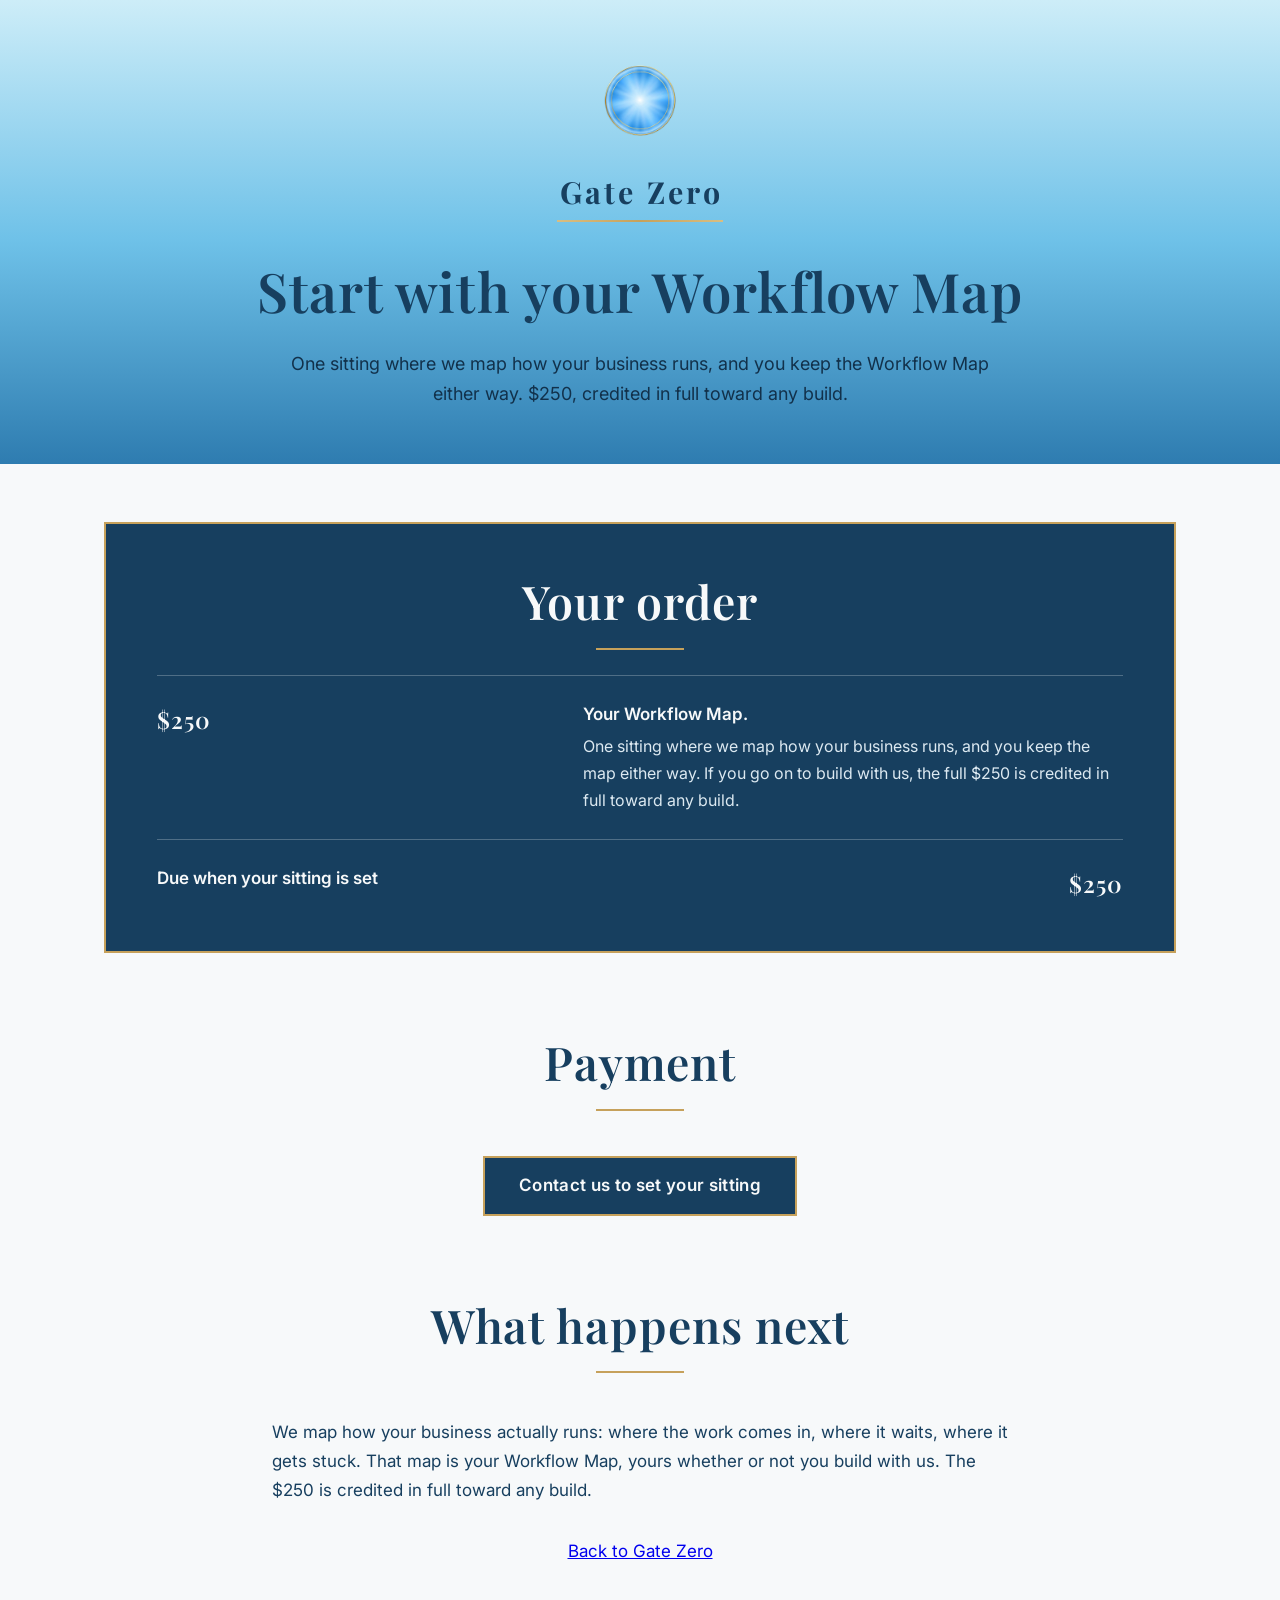
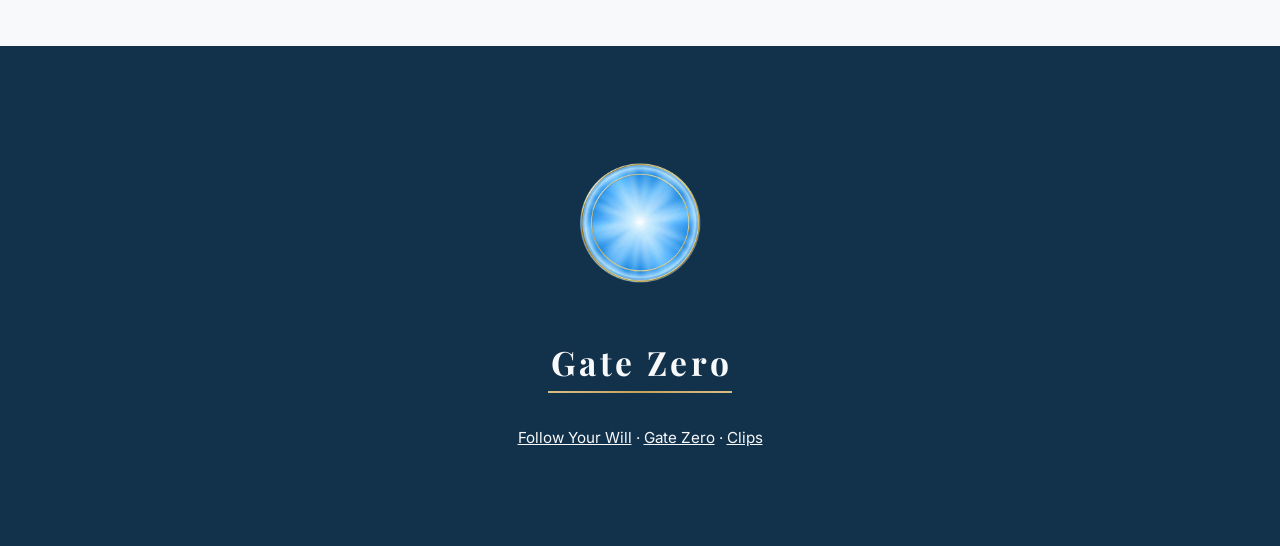
==== checkout/index.html @ b54615b2 "Gate Zero redesign live: homepage portal first screen, Gate Zero page finish, checkout in interim Co" ====
<!doctype html>
<html lang="en">
  <head>
    <meta charset="utf-8" />
    <meta name="viewport" content="width=device-width, initial-scale=1, viewport-fit=cover" />
    <meta name="color-scheme" content="light" />
    <link rel="icon" type="image/webp" href="/gate-zero/mark.webp">
    <title>Gate Zero: Checkout</title>
    <link rel="preconnect" href="https://fonts.googleapis.com" />
    <link rel="preconnect" href="https://fonts.gstatic.com" crossorigin />
    <link href="https://fonts.googleapis.com/css2?family=Inter:wght@400;600;700&family=Playfair+Display:wght@500;600;700&display=swap" rel="stylesheet" />
    <style>
      :root {
        --sky: #6EC1E8;
        --sky-highlight: #CDEDF8;
        --sky-deep: #2E7CB0;
        --sky-tint: #E4F3FA;
        --gold: #C6A15B;
        --gold-soft: #D9BE82;
        --ink: #173F5F;
        --ink-deep: #12314B;
        --ivory: #F7F9FA;
        --card: #FFFFFF;
        --line: #D7E5ED;
        --text-soft: #33566E;
      }
      * { box-sizing: border-box; }
      html { scroll-behavior: smooth; }
      body {
        margin: 0;
        background: var(--ivory);
        color: var(--ink);
        font-family: "Inter", system-ui, sans-serif;
        font-size: 1.0625rem;
        line-height: 1.7;
        -webkit-font-smoothing: antialiased;
      }
      img { display: block; max-width: 100%; }
      h1, h2, h3 { font-family: "Playfair Display", serif; font-weight: 600; line-height: 1.25; margin: 0; }
      p { margin: 0 0 1.15em; }
      p:last-child { margin-bottom: 0; }
      ul { margin: 0; padding: 0; list-style: none; }

      .wrap { max-width: 70rem; margin: 0 auto; padding: 0 1.5rem; }
      .narrow { max-width: 46rem; margin: 0 auto; }

      /* ---------- The one action ---------- */
      .cta {
        display: inline-block;
        min-height: 3rem;
        padding: 0.85rem 2.1rem;
        background: var(--ink);
        color: var(--ivory);
        border: 2px solid var(--gold);
        font-family: "Inter", sans-serif;
        font-size: 1.0625rem;
        font-weight: 600;
        letter-spacing: 0.02em;
        text-decoration: none;
        text-align: center;
      }
      .cta:hover { background: var(--ink-deep); }
      .cta:focus-visible { outline: 3px solid var(--ink); outline-offset: 3px; }
      .cta.on-ink { background: var(--ivory); color: var(--ink); }
      .cta.on-ink:hover { background: #FFFFFF; }

      /* ---------- Wordmark lockup ---------- */
      .lockup { display: inline-block; text-align: center; }
      .wordmark {
        font-family: "Playfair Display", serif;
        font-weight: 700;
        letter-spacing: 0.1em;
        text-indent: 0.1em; /* optically re-centres the tracked wordmark */
        line-height: 1.2;
      }
      .lockup .rule { height: 2px; background: linear-gradient(90deg, var(--gold-soft), var(--gold), var(--gold-soft)); margin-top: 0.55rem; }

      /* ---------- Hero ---------- */
      .hero {
        background: linear-gradient(180deg, var(--sky-highlight) 0%, var(--sky) 52%, var(--sky-deep) 100%);
        text-align: center;
        padding: 3.5rem 0 4.5rem;
      }
      .hero .mark-hero { width: 6.5rem; height: 6.5rem; margin: 0 auto 1.4rem; }
      .hero .wordmark { font-size: clamp(1.35rem, 3.4vw, 1.9rem); color: var(--ink); }
      .hero h1 {
        font-size: clamp(2rem, 5.6vw, 3.4rem);
        letter-spacing: 0.02em;
        max-width: 56rem;
        margin: 2.6rem auto 0;
        color: var(--ink);
      }
      .hero .promise-lead {
        font-family: "Inter", system-ui, sans-serif;
        font-size: 1.28rem;
        line-height: 1.55;
        color: var(--ink);
        max-width: 44rem;
        margin: 1.2rem auto 0;
      }
      .hero .one-line {
        max-width: 44rem;
        margin: 1.5rem auto 0;
        font-size: 1.125rem;
        color: var(--ink-deep);
      }
      .hero .cta { margin-top: 2.1rem; }
      .hero .cta + p { background: var(--ivory); display: inline-block; padding: 0.55rem 1.1rem; }
      .hero figure { margin: 3.2rem auto 0; max-width: 62rem; }

      /* Gold-framed photographic panels */
      figure.framed {
        background: linear-gradient(135deg, var(--gold-soft), var(--gold) 55%, var(--gold-soft));
        padding: 6px;
      }
      figure.framed img { width: 100%; height: 100%; object-fit: cover; }
      .hero figure.framed img { aspect-ratio: 16 / 9; }

      /* ---------- Sections ---------- */
      section.work { padding: 5rem 0; }
      .sec-head { text-align: center; margin-bottom: 2.8rem; }
      .sec-head h2 { font-size: clamp(1.85rem, 4.6vw, 2.9rem); letter-spacing: 0.02em; }
      .sec-head .rule { width: 5.5rem; height: 2px; background: var(--gold); margin: 1.1rem auto 0; }
      .sec-head.left { text-align: left; }
      .sec-head.left .rule { margin-left: 0; }

      /* Recognition */
      .recognition-grid { display: grid; grid-template-columns: 1fr 1fr; gap: 3rem; align-items: center; }
      .recognition-grid figure.framed img { aspect-ratio: 3 / 2; }
      .recognition-grid .lead-in { font-size: 1.125rem; }

      /* What your team does */
      .band-head {
        background: var(--sky-tint);
        border-bottom: 2px solid var(--gold);
        padding: 2.6rem 1.5rem 2.2rem;
        text-align: center;
        margin: -5rem -0rem 3rem;
      }
      .jobs { display: grid; grid-template-columns: 1fr 1fr; gap: 1.4rem; margin: 2.2rem 0 2.6rem; }
      .job {
        background: var(--card);
        border: 1px solid var(--line);
        border-top: 3px solid var(--gold);
        padding: 1.6rem 1.7rem;
      }
      .job h3 { font-size: 1.12rem; letter-spacing: 0.02em; margin-bottom: 0.55rem; }
      .job p { color: var(--text-soft); font-size: 1rem; }
      .team-lead { font-family: "Playfair Display", serif; font-weight: 500; font-size: 1.25rem; letter-spacing: 0.05em; text-align: center; }
      .other-teams { color: var(--text-soft); font-style: italic; }

      /* What you receive */
      .receive { display: grid; grid-template-columns: repeat(3, 1fr); gap: 1.4rem; margin-bottom: 2.6rem; }
      .receive .item { background: var(--card); border: 1px solid var(--line); }
      .receive .item header {
        background: var(--sky-tint);
        border-bottom: 2px solid var(--gold);
        padding: 0.95rem 1.3rem;
      }
      .receive .item h3 { font-size: 1.05rem; letter-spacing: 0.02em; }
      .receive .item p { padding: 1.1rem 1.3rem 1.3rem; color: var(--text-soft); font-size: 1rem; margin: 0; }
      .never-receive {
        border: 1px solid var(--line);
        border-left: 3px solid var(--gold);
        background: var(--card);
        padding: 1.5rem 1.8rem;
      }

      /* Sky-field divider — the monumental gate */
      .divider {
        background: linear-gradient(180deg, var(--sky-highlight) 0%, var(--sky) 55%, var(--sky-deep) 100%);
        padding: 4.5rem 1.5rem;
        text-align: center;
      }
      .divider .mark-grand { width: min(68vw, 30rem); height: auto; margin: 0 auto; }
      .divider.bare { padding: 2.2rem 1.5rem; }

      /* How it works */
      .steps { counter-reset: step; }
      .step { display: grid; grid-template-columns: 4.6rem 1fr; gap: 1.6rem; padding: 1.7rem 0; border-bottom: 1px solid var(--line); }
      .step:last-child { border-bottom: none; }
      .step .disc {
        width: 4.2rem; height: 4.2rem; border-radius: 50%;
        background: var(--ink);
        border: 2px solid var(--gold);
        color: var(--ivory);
        font-family: "Playfair Display", serif;
        font-size: 1.55rem; font-weight: 600;
        display: flex; align-items: center; justify-content: center;
      }
      .step h3 { font-size: 1.2rem; letter-spacing: 0.02em; margin-bottom: 0.4rem; padding-top: 0.4rem; }
      .step p { color: var(--text-soft); margin: 0; }
      .step .gold-rule { width: 3.5rem; height: 2px; background: var(--gold); margin-top: 0.9rem; }
      .path-intro { text-align: center; font-size: 1.125rem; margin-bottom: 1rem; }
      .built-on {
        margin-top: 3rem;
        background: var(--sky-tint);
        border: 1px solid var(--line);
        border-top: 3px solid var(--gold);
        padding: 2.2rem 2.4rem;
      }
      .built-on h3 { font-size: 1.45rem; letter-spacing: 0.02em; text-align: center; margin-bottom: 1.2rem; }
      .built-on p { color: var(--text-soft); }

      /* You stay in control */
      .control-panel {
        background: var(--ink);
        color: var(--ivory);
        border: 2px solid var(--gold);
        padding: 2.6rem 2.8rem;
        margin-top: 2.4rem;
      }
      .control-panel ul { display: grid; grid-template-columns: 1fr 1fr; gap: 1.3rem 2.4rem; }
      .control-panel li { border-top: 1px solid rgba(247, 249, 250, 0.25); padding-top: 1rem; }
      .control-panel li strong {
        display: block;
        font-family: "Playfair Display", serif;
        font-weight: 600;
        letter-spacing: 0.02em;
        font-size: 1.05rem;
        margin-bottom: 0.3rem;
      }
      .control-panel li span { color: #DCE9F1; }
      .control-lede { text-align: center; font-size: 1.2rem; max-width: 42rem; margin: 0 auto; }
      .control-lede strong { font-family: "Playfair Display", serif; font-weight: 500; letter-spacing: 0.04em; }
      .control-close { text-align: center; margin-top: 2.2rem; color: var(--text-soft); }

      /* Nothing to maintain — the wall, on the sky field */
      .wall {
        background: linear-gradient(180deg, var(--sky-highlight) 0%, var(--sky) 55%, var(--sky-deep) 100%);
        padding: 5rem 0;
      }
      .wall .sec-head h2 { color: var(--ink); }
      .wall-panel {
        background: var(--ink);
        color: var(--ivory);
        border: 2px solid var(--gold);
        padding: 2.8rem 3rem;
        max-width: 54rem;
        margin: 0 auto;
      }
      .wall-panel p { color: #E8F0F5; }
      .wall-panel strong { color: #FFFFFF; }

      /* Proof — kept at its scoped size */
      .proof { max-width: 44rem; margin: 0 auto; text-align: center; }
      .proof .fact {
        font-family: "Playfair Display", serif;
        font-weight: 500;
        font-size: 1.3rem;
        letter-spacing: 0.05em;
        line-height: 1.55;
        margin-bottom: 1.6rem;
      }
      .proof p { color: var(--text-soft); }

      /* Pricing — Gate Ink panel */
      .pricing-panel {
        background: var(--ink);
        color: var(--ivory);
        border: 2px solid var(--gold);
        padding: 3rem 3.2rem;
      }
      .pricing-panel .sec-head h2 { color: var(--ivory); }
      .pricing-status {
        text-align: center;
        font-weight: 600;
        letter-spacing: 0.06em;
        font-size: 1rem;
        color: var(--ivory);
        border: 1px solid rgba(247, 249, 250, 0.4);
        padding: 0.8rem 1rem;
        margin: -0.8rem auto 2.6rem;
        max-width: 44rem;
      }
      .price-rows { border-top: 1px solid rgba(247, 249, 250, 0.25); }
      .price-row { display: grid; grid-template-columns: 1fr 1.4fr; gap: 1rem 2.5rem; padding: 1.5rem 0; border-bottom: 1px solid rgba(247, 249, 250, 0.25); }
      .price-row .figure { font-family: "Playfair Display", serif; font-size: 1.45rem; font-weight: 600; letter-spacing: 0.04em; }
      .price-row .what { font-weight: 600; margin-bottom: 0.25rem; }
      .price-row .detail { color: #DCE9F1; font-size: 1rem; }
      .tiers { display: grid; grid-template-columns: repeat(3, 1fr); gap: 1.2rem; margin: 1.2rem 0 0.6rem; }
      .tier {
        border: 1px solid rgba(247, 249, 250, 0.4);
        padding: 1.3rem 1.2rem;
        text-align: center;
      }
      .tier .amount { font-family: "Playfair Display", serif; font-size: 1.5rem; font-weight: 600; display: block; }
      .tier .drafted {
        display: block;
        margin-top: 0.5rem;
        font-size: 0.95rem;
        font-weight: 600;
        letter-spacing: 0.06em;
        text-indent: 0.06em;
      }
      .tier.addon { grid-column: 1 / -1; }
      .open-decision {
        margin-top: 2.2rem;
        border: 1px solid rgba(247, 249, 250, 0.4);
        padding: 1.6rem 1.8rem;
      }
      .open-decision .what { font-weight: 600; margin-bottom: 0.4rem; }
      .open-decision p { color: #DCE9F1; margin: 0; }

      /* For you / not for you */
      .fit { display: grid; grid-template-columns: 1fr 1fr; gap: 0; }
      .fit .col { padding: 0 2.6rem; }
      .fit .col:first-child { border-right: 2px solid var(--gold); padding-left: 0; }
      .fit .col:last-child { padding-right: 0; }
      .fit h3 { font-size: 1.2rem; letter-spacing: 0.02em; margin-bottom: 1.3rem; }
      .fit li { padding: 0.9rem 0 0.9rem 1.4rem; position: relative; border-top: 1px solid var(--line); color: var(--text-soft); }
      .fit li:first-of-type { border-top: none; padding-top: 0.2rem; }
      .fit li::before { content: ""; position: absolute; left: 0; top: 1.45rem; width: 0.55rem; height: 2px; background: var(--gold); }
      .fit li:first-of-type::before { top: 0.75rem; }

      /* FAQ */
      .faq { max-width: 46rem; margin: 0 auto; }
      .faq .qa { padding: 1.5rem 0; border-bottom: 1px solid var(--line); }
      .faq .qa:first-child { padding-top: 0; }
      .faq h3 { font-size: 1.08rem; letter-spacing: 0.02em; margin-bottom: 0.5rem; }
      .faq p { color: var(--text-soft); margin: 0; }
      .faq-cta { text-align: center; margin-top: 3rem; }

      /* Final close */
      .close {
        background: var(--ink-deep);
        color: var(--ivory);
        text-align: center;
        padding: 5.5rem 1.5rem 6rem;
      }
      .close .mark-close { width: 11rem; height: 11rem; margin: 0 auto 2rem; }
      .close .wordmark { font-size: clamp(1.5rem, 4vw, 2.1rem); color: var(--ivory); }
      .close .close-line {
        font-family: "Playfair Display", serif;
        font-weight: 500;
        font-size: clamp(1.35rem, 3.6vw, 2rem);
        letter-spacing: 0.05em;
        line-height: 1.5;
        max-width: 46rem;
        margin: 2.6rem auto 0;
      }
      .close .cta { margin-top: 2.6rem; }

      @media (max-width: 56rem) {
        section.work { padding: 3.6rem 0; }
        .recognition-grid, .jobs, .fit { grid-template-columns: 1fr; }
        .recognition-grid { gap: 2rem; }
        .receive { grid-template-columns: 1fr 1fr; }
        .control-panel ul { grid-template-columns: 1fr; }
        .fit .col { padding: 0; }
        .fit .col:first-child { border-right: none; border-bottom: 2px solid var(--gold); padding-bottom: 2.2rem; margin-bottom: 2.2rem; }
        .price-row { grid-template-columns: 1fr; gap: 0.4rem; }
        .tiers { grid-template-columns: 1fr; }
        .wall-panel, .pricing-panel, .control-panel, .built-on { padding: 2rem 1.4rem; }
        .band-head { margin-top: -3.6rem; }
      }
      @media (max-width: 34rem) {
        .receive { grid-template-columns: 1fr; }
        .step { grid-template-columns: 3.6rem 1fr; gap: 1.1rem; }
        .step .disc { width: 3.4rem; height: 3.4rem; font-size: 1.25rem; }
        .hero { padding-top: 2.6rem; }
      }
      @media (max-width: 640px) {
        section.work { padding: 5rem 0; }
        .sec-head { margin-bottom: 3.2rem; }
        p { margin-bottom: 1.35em; }
        section.work figure.framed { margin-top: 2.6rem; margin-bottom: 2.6rem; }
        .step { padding: 2.2rem 0; }
        .faq .qa { padding: 1.9rem 0; }
        .divider { padding: 2.8rem 1.5rem; }
        .divider .mark-grand { width: min(52vw, 30rem); }
      }
      @media (prefers-reduced-motion: reduce) {
        html { scroll-behavior: auto; }
      }
          .cta { position: relative; }
      .cta::after { content: ""; position: absolute; inset: -0.5rem; }
    .house-links{margin-top:2rem;font-size:.95rem}
.house-links a{color:inherit}

      /* Checkout: payment choices (reuses the house card language) */
      .pay-options { display: grid; grid-template-columns: repeat(3, 1fr); gap: 1.4rem; margin-top: 2.2rem; }
      .pay-option { background: var(--card); border: 1px solid var(--line); border-top: 3px solid var(--gold); padding: 1.6rem 1.7rem; text-align: center; }
      .pay-option h3 { font-size: 1.12rem; letter-spacing: 0.02em; margin-bottom: 0.55rem; }
      .pay-option p { color: var(--text-soft); font-size: 1rem; }
      .pay-option .cta { margin-top: 0.8rem; }
      .preview-note { text-align: center; color: var(--text-soft); font-size: 0.95rem; margin-top: 2rem; }
      .total-row { display: grid; grid-template-columns: 1fr 1.4fr; gap: 1rem 2.5rem; padding: 1.5rem 0 0; }
      .total-row .figure { font-family: "Playfair Display", serif; font-size: 1.45rem; font-weight: 600; letter-spacing: 0.04em; text-align: right; }
      .total-row .what { font-weight: 600; margin-bottom: 0.25rem; }
      @media (max-width: 56rem) { .pay-options { grid-template-columns: 1fr; } .total-row { grid-template-columns: 1fr; gap: 0.4rem; } .total-row .figure { text-align: left; } }
    </style>
  </head>
  <body>
    <header class="hero" style="padding:3rem 0 3.4rem">
      <div class="wrap">
        <img class="mark-hero" src="/gate-zero/mark.webp" alt="The Gate Zero mark — a golden ring with a single point of white light at its centre" width="1024" height="1024" style="object-fit: contain" />
        <a href="/gate-zero/" style="text-decoration:none;color:inherit"><div class="lockup">
          <div class="wordmark">Gate Zero</div>
          <div class="rule"></div>
        </div></a>
        <h1 style="margin-top:2.2rem">Start with your Workflow Map</h1>
        <p class="one-line">One sitting where we map how your business runs, and you keep the Workflow Map either way. $250, credited in full toward any build.</p>
      </div>
    </header>

  <main>
    <section id="arrival" class="work" aria-labelledby="arrival-h" style="padding-top:3.6rem;display:none">
      <div class="wrap">
        <div class="sec-head">
          <h2 id="arrival-h">Thank you</h2>
          <div class="rule"></div>
        </div>
        <div class="narrow" style="text-align:center">
          <p>Your order was received. Stripe emails your receipt from its own system.</p>
          <p>Payment reference: <strong id="pay-ref"></strong></p>
          <p>That reference is how we match your payment in Stripe's record. The house checks the payment there before your sitting.</p>
          <p>Next, your mapping sitting. Paying does not set the time. Contact us and we will set it with you.</p>
          <!-- CONTACT ROUTE: per Will's ruling (2026-11-18), the booking step is
               replaced by the Contact Us link below for now. Will updates the
               sitting calendar himself later; until then this link is the route. -->
          <p style="margin-top:1.6rem"><a id="contact-btn" class="cta" href="/contact/">Contact us to set your sitting</a></p>
          <p class="preview-note">For now, sittings are set through Contact Us.</p>
        </div>
      </div>
    </section>

    <section class="work" aria-labelledby="order-h" style="padding-top:3.6rem">
      <div class="wrap">
        <div class="pricing-panel">
          <div class="sec-head" style="margin-bottom:1.6rem">
            <h2 id="order-h" style="color:var(--ivory)">Your order</h2>
            <div class="rule"></div>
          </div>
          <div class="price-rows">
            <div class="price-row">
              <div class="figure">$250</div>
              <div>
                <p class="what">Your Workflow Map.</p>
                <p class="detail">One sitting where we map how your business runs, and you keep the map either way. If you go on to build with us, the full $250 is credited in full toward any build.</p>
              </div>
            </div>
          </div>
          <div class="total-row">
            <div>
              <p class="what">Due when your sitting is set</p>
            </div>
            <div class="figure">$250</div>
          </div>
        </div>
      </div>
    </section>

    <section id="pay-section" class="work" aria-labelledby="pay-h" style="padding-top:0">
      <div class="wrap">
        <div class="sec-head">
          <h2 id="pay-h">Payment</h2>
          <div class="rule"></div>
        </div>
        <!-- ============================================================
             RAILS, as built in the rails spec (test mode), presentation
             per Rama's options ruling: the visible choices are the
             choices as the buyer experiences them. There is ONE visible
             choice today: pay by card, processed by Stripe, carrying
             the one Stripe TEST Payment Link. The hosted page offers
             the card form and Link together; there is no separate
             visible Stripe choice and no separate visible card choice.
             GO-LIVE SWAP: the test link appears exactly once on this
             page. Replace it with the live Payment Link URL in one edit.
               data-rail="card" : Stripe test Payment Link
               SLOT_PAYPAL_URL  : PayPal slot, named placeholder only,
                                  no URL. The PayPal choice is added to
                                  the visible page only when this slot
                                  holds a real link.
             ============================================================ -->
        <div class="narrow" style="text-align:center">
          <!-- Interim form, Will's order 2026-11-19: the card button returns when the live Stripe rail exists. Token form preserved in work/checkout-live-preinterim.html -->
          <p style="margin-top:1.4rem"><a class="cta" href="/contact/">Contact us to set your sitting</a></p>
        </div>
        <!-- SLOT_PAYPAL_URL: PayPal slot, named placeholder only, no URL.
             No PayPal choice is rendered on this page. It is added to the
             visible choices only when this slot holds a real link. -->
      </div>
    </section>

    <section class="work" aria-labelledby="next-h" style="padding-top:0">
      <div class="wrap">
        <div class="sec-head">
          <h2 id="next-h">What happens next</h2>
          <div class="rule"></div>
        </div>
        <div class="narrow">
          <p>We map how your business actually runs: where the work comes in, where it waits, where it gets stuck. That map is your Workflow Map, yours whether or not you build with us. The $250 is credited in full toward any build.</p>
          <p style="text-align:center;margin-top:2rem"><a href="/gate-zero/">Back to Gate Zero</a></p>
        </div>
      </div>
    </section>
  </main>

  <footer class="close">
      <img class="mark-close" src="/gate-zero/mark.webp" alt="The Gate Zero mark — a golden ring with a single point of white light at its centre" width="1024" height="1024" style="object-fit: contain" />
      <div class="lockup">
          <div class="wordmark">Gate Zero</div>
          <div class="rule"></div>
        </div>
      <p class="house-links"><a href="/">Follow Your Will</a> · <a href="/gate-zero/">Gate Zero</a> · <a href="/clips/">Clips</a></p>
    </footer>
    <script>
    // Arrival state: Stripe's after-payment redirect lands here carrying
    // ?session_id={CHECKOUT_SESSION_ID}. The id is a reference for matching
    // in Stripe's own record, never proof of payment on this page.
    // No booking constant on this page: the arrival call to action is the
    // static Contact Us link in the markup above (Will's ruling, 2026-11-18).
    (function () {
      var sid = new URLSearchParams(window.location.search).get("session_id");
      if (!sid) return;
      document.getElementById("pay-ref").textContent = sid;
      document.getElementById("arrival").style.display = "block";
      var pay = document.getElementById("pay-section");
      if (pay) pay.style.display = "none";
      // ---- Purchase notification to will@ ----
      // This arrival state is the canonical confirmation surface: Stripe's
      // success redirect lands here, so the will@ notification ping lives
      // here, ported from the staged confirmation page's design
      // (confirmation/index.html, post-purchase-flow.md). It fires only on
      // an arrival carrying a Stripe session_id (this block runs only when
      // one is present), and a sessionStorage guard keyed on the session id
      // stops a refresh from firing it twice.
      // Honest limit, stated in the payload as well as here: this ping
      // proves the buyer ARRIVED at this page carrying a paid-session
      // reference. It does not by itself prove the payment settled. The
      // session id it carries is the matching key Will uses against
      // Stripe's own record, which is where the proof of payment lives.
      try {
        var guardKey = "gz-notify-fired:" + sid;
        if (!sessionStorage.getItem(guardKey)) {
          sessionStorage.setItem(guardKey, "1");
          var payload = {
            _subject: "Gate Zero checkout: buyer reached the confirmation page",
            rail: "Stripe",
            session_id: sid,
            product: "Your Workflow Map",
            amount: "$250",
            arrived_at: new Date().toISOString(),
            note: "Arrival notice only. This ping proves the buyer reached the confirmation page carrying a Stripe paid-session reference; it does not by itself prove the payment settled. Match session_id against Stripe's own record, which is where the proof of payment lives."
          };
          fetch("https://formsubmit.co/ajax/will@followyourwill.com", {
            method: "POST",
            headers: { "Content-Type": "application/json", "Accept": "application/json" },
            body: JSON.stringify(payload)
          }).catch(function () { /* the buyer's page must never fail over this */ });
        }
      } catch (e) { /* storage or network unavailable: the page must never fail over this */ }
    })();
  </script>
</body>
</html>
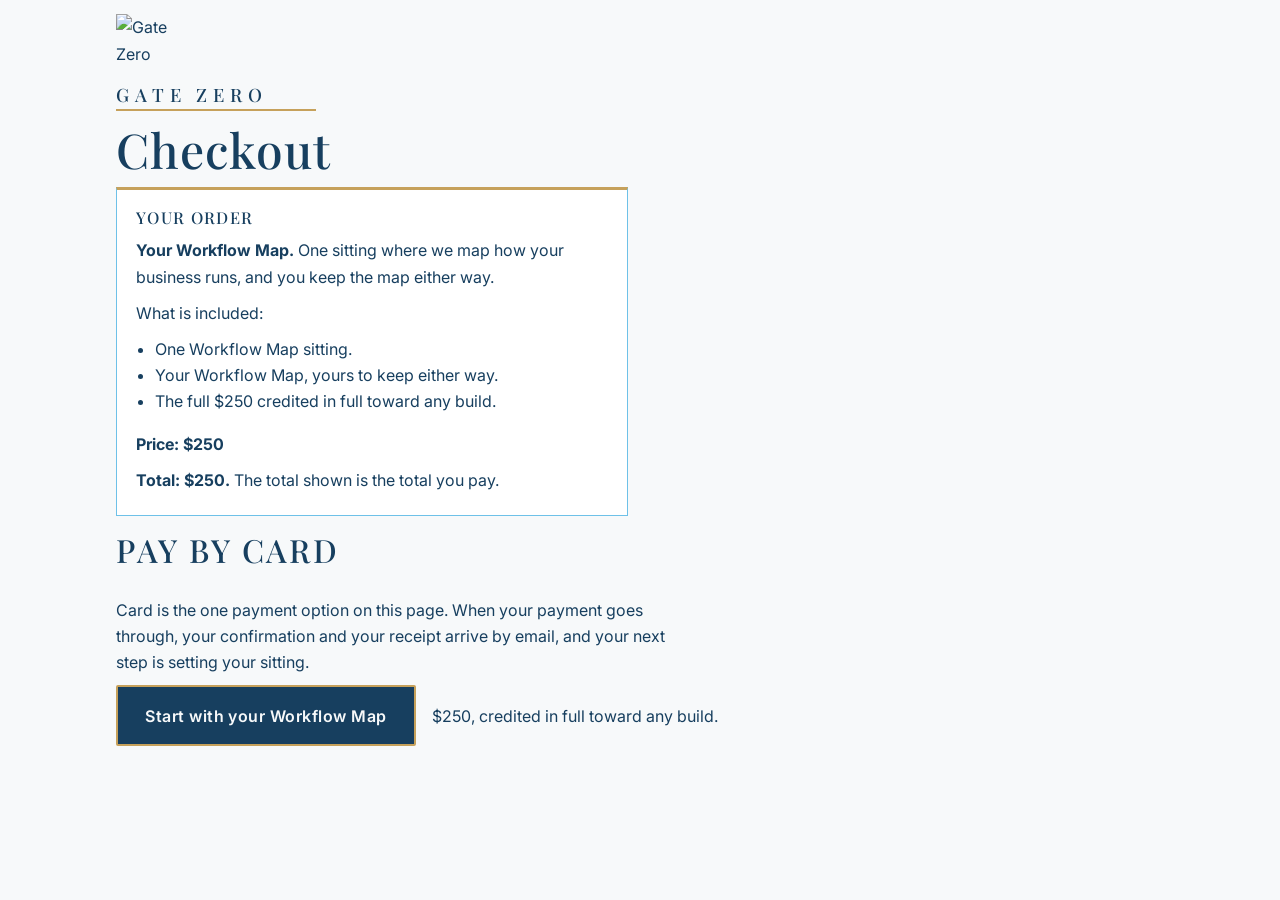
==== commit 48c04917: "Gate Zero branch: round fixes 2026-11-26 (checkout on the test rail, monthly line in settled form, l" ====
--- a/checkout/index.html
+++ b/checkout/index.html
@@ -1,557 +1,44 @@
 <!doctype html>
 <html lang="en">
-  <head>
-    <meta charset="utf-8" />
-    <meta name="viewport" content="width=device-width, initial-scale=1, viewport-fit=cover" />
-    <meta name="color-scheme" content="light" />
-    <link rel="icon" type="image/webp" href="/gate-zero/mark.webp">
-    <title>Gate Zero: Checkout</title>
-    <link rel="preconnect" href="https://fonts.googleapis.com" />
-    <link rel="preconnect" href="https://fonts.gstatic.com" crossorigin />
-    <link href="https://fonts.googleapis.com/css2?family=Inter:wght@400;600;700&family=Playfair+Display:wght@500;600;700&display=swap" rel="stylesheet" />
-    <style>
-      :root {
-        --sky: #6EC1E8;
-        --sky-highlight: #CDEDF8;
-        --sky-deep: #2E7CB0;
-        --sky-tint: #E4F3FA;
-        --gold: #C6A15B;
-        --gold-soft: #D9BE82;
-        --ink: #173F5F;
-        --ink-deep: #12314B;
-        --ivory: #F7F9FA;
-        --card: #FFFFFF;
-        --line: #D7E5ED;
-        --text-soft: #33566E;
-      }
-      * { box-sizing: border-box; }
-      html { scroll-behavior: smooth; }
-      body {
-        margin: 0;
-        background: var(--ivory);
-        color: var(--ink);
-        font-family: "Inter", system-ui, sans-serif;
-        font-size: 1.0625rem;
-        line-height: 1.7;
-        -webkit-font-smoothing: antialiased;
-      }
-      img { display: block; max-width: 100%; }
-      h1, h2, h3 { font-family: "Playfair Display", serif; font-weight: 600; line-height: 1.25; margin: 0; }
-      p { margin: 0 0 1.15em; }
-      p:last-child { margin-bottom: 0; }
-      ul { margin: 0; padding: 0; list-style: none; }
+<head>
+<meta charset="utf-8">
+<meta name="viewport" content="width=device-width, initial-scale=1">
+<title>Checkout: Gate Zero</title>
+<link rel="icon" type="image/png" href="assets/T1-icon.png">
+<link rel="stylesheet" href="styles.css">
+</head>
+<body>
 
-      .wrap { max-width: 70rem; margin: 0 auto; padding: 0 1.5rem; }
-      .narrow { max-width: 46rem; margin: 0 auto; }
+<main class="form-page">
+  <div class="wrap">
+    <div class="form-head">
+      <img class="mark-img header-mark" src="assets/gate-zero-form-email-mark-64-v1.png" alt="Gate Zero" width="64" height="64">
+      <p class="wordmark wordmark-left" style="margin-top:.8rem">Gate Zero</p>
+      <hr class="wordmark-rule">
+    </div>
 
-      /* ---------- The one action ---------- */
-      .cta {
-        display: inline-block;
-        min-height: 3rem;
-        padding: 0.85rem 2.1rem;
-        background: var(--ink);
-        color: var(--ivory);
-        border: 2px solid var(--gold);
-        font-family: "Inter", sans-serif;
-        font-size: 1.0625rem;
-        font-weight: 600;
-        letter-spacing: 0.02em;
-        text-decoration: none;
-        text-align: center;
-      }
-      .cta:hover { background: var(--ink-deep); }
-      .cta:focus-visible { outline: 3px solid var(--ink); outline-offset: 3px; }
-      .cta.on-ink { background: var(--ivory); color: var(--ink); }
-      .cta.on-ink:hover { background: #FFFFFF; }
+    <h1 style="text-transform:none;letter-spacing:.02em">Checkout</h1>
 
-      /* ---------- Wordmark lockup ---------- */
-      .lockup { display: inline-block; text-align: center; }
-      .wordmark {
-        font-family: "Playfair Display", serif;
-        font-weight: 700;
-        letter-spacing: 0.1em;
-        text-indent: 0.1em; /* optically re-centres the tracked wordmark */
-        line-height: 1.2;
-      }
-      .lockup .rule { height: 2px; background: linear-gradient(90deg, var(--gold-soft), var(--gold), var(--gold-soft)); margin-top: 0.55rem; }
+    <div class="two-col" style="align-items:start">
+      <div class="card" aria-label="Your order">
+        <h3>Your order</h3>
+        <p><strong>Your Workflow Map.</strong> One sitting where we map how your business runs, and you keep the map either way.</p>
+        <p>What is included:</p>
+        <ul style="margin:0;padding-left:1.15rem">
+          <li>One Workflow Map sitting.</li>
+          <li>Your Workflow Map, yours to keep either way.</li>
+          <li>The full $250 credited in full toward any build.</li>
+        </ul>
+        <p style="margin-top:1rem"><strong>Price: $250</strong></p>
+        <p><strong>Total: $250.</strong> The total shown is the total you pay.</p>
+      </div>
+    </div>
 
-      /* ---------- Hero ---------- */
-      .hero {
-        background: linear-gradient(180deg, var(--sky-highlight) 0%, var(--sky) 52%, var(--sky-deep) 100%);
-        text-align: center;
-        padding: 3.5rem 0 4.5rem;
-      }
-      .hero .mark-hero { width: 6.5rem; height: 6.5rem; margin: 0 auto 1.4rem; }
-      .hero .wordmark { font-size: clamp(1.35rem, 3.4vw, 1.9rem); color: var(--ink); }
-      .hero h1 {
-        font-size: clamp(2rem, 5.6vw, 3.4rem);
-        letter-spacing: 0.02em;
-        max-width: 56rem;
-        margin: 2.6rem auto 0;
-        color: var(--ink);
-      }
-      .hero .promise-lead {
-        font-family: "Inter", system-ui, sans-serif;
-        font-size: 1.28rem;
-        line-height: 1.55;
-        color: var(--ink);
-        max-width: 44rem;
-        margin: 1.2rem auto 0;
-      }
-      .hero .one-line {
-        max-width: 44rem;
-        margin: 1.5rem auto 0;
-        font-size: 1.125rem;
-        color: var(--ink-deep);
-      }
-      .hero .cta { margin-top: 2.1rem; }
-      .hero .cta + p { background: var(--ivory); display: inline-block; padding: 0.55rem 1.1rem; }
-      .hero figure { margin: 3.2rem auto 0; max-width: 62rem; }
+    <h2 style="margin-top:2.2rem">Pay by card</h2>
+    <p style="max-width:36rem">Card is the one payment option on this page. When your payment goes through, your confirmation and your receipt arrive by email, and your next step is setting your sitting.</p>
+    <p><a class="cta" href="https://buy.stripe.com/test_14A5kF50Yabj2nL25oaMU00">Start with your Workflow Map</a><span class="price-adjacent">$250, credited in full toward any build.</span></p>
+  </div>
+</main>
 
-      /* Gold-framed photographic panels */
-      figure.framed {
-        background: linear-gradient(135deg, var(--gold-soft), var(--gold) 55%, var(--gold-soft));
-        padding: 6px;
-      }
-      figure.framed img { width: 100%; height: 100%; object-fit: cover; }
-      .hero figure.framed img { aspect-ratio: 16 / 9; }
-
-      /* ---------- Sections ---------- */
-      section.work { padding: 5rem 0; }
-      .sec-head { text-align: center; margin-bottom: 2.8rem; }
-      .sec-head h2 { font-size: clamp(1.85rem, 4.6vw, 2.9rem); letter-spacing: 0.02em; }
-      .sec-head .rule { width: 5.5rem; height: 2px; background: var(--gold); margin: 1.1rem auto 0; }
-      .sec-head.left { text-align: left; }
-      .sec-head.left .rule { margin-left: 0; }
-
-      /* Recognition */
-      .recognition-grid { display: grid; grid-template-columns: 1fr 1fr; gap: 3rem; align-items: center; }
-      .recognition-grid figure.framed img { aspect-ratio: 3 / 2; }
-      .recognition-grid .lead-in { font-size: 1.125rem; }
-
-      /* What your team does */
-      .band-head {
-        background: var(--sky-tint);
-        border-bottom: 2px solid var(--gold);
-        padding: 2.6rem 1.5rem 2.2rem;
-        text-align: center;
-        margin: -5rem -0rem 3rem;
-      }
-      .jobs { display: grid; grid-template-columns: 1fr 1fr; gap: 1.4rem; margin: 2.2rem 0 2.6rem; }
-      .job {
-        background: var(--card);
-        border: 1px solid var(--line);
-        border-top: 3px solid var(--gold);
-        padding: 1.6rem 1.7rem;
-      }
-      .job h3 { font-size: 1.12rem; letter-spacing: 0.02em; margin-bottom: 0.55rem; }
-      .job p { color: var(--text-soft); font-size: 1rem; }
-      .team-lead { font-family: "Playfair Display", serif; font-weight: 500; font-size: 1.25rem; letter-spacing: 0.05em; text-align: center; }
-      .other-teams { color: var(--text-soft); font-style: italic; }
-
-      /* What you receive */
-      .receive { display: grid; grid-template-columns: repeat(3, 1fr); gap: 1.4rem; margin-bottom: 2.6rem; }
-      .receive .item { background: var(--card); border: 1px solid var(--line); }
-      .receive .item header {
-        background: var(--sky-tint);
-        border-bottom: 2px solid var(--gold);
-        padding: 0.95rem 1.3rem;
-      }
-      .receive .item h3 { font-size: 1.05rem; letter-spacing: 0.02em; }
-      .receive .item p { padding: 1.1rem 1.3rem 1.3rem; color: var(--text-soft); font-size: 1rem; margin: 0; }
-      .never-receive {
-        border: 1px solid var(--line);
-        border-left: 3px solid var(--gold);
-        background: var(--card);
-        padding: 1.5rem 1.8rem;
-      }
-
-      /* Sky-field divider — the monumental gate */
-      .divider {
-        background: linear-gradient(180deg, var(--sky-highlight) 0%, var(--sky) 55%, var(--sky-deep) 100%);
-        padding: 4.5rem 1.5rem;
-        text-align: center;
-      }
-      .divider .mark-grand { width: min(68vw, 30rem); height: auto; margin: 0 auto; }
-      .divider.bare { padding: 2.2rem 1.5rem; }
-
-      /* How it works */
-      .steps { counter-reset: step; }
-      .step { display: grid; grid-template-columns: 4.6rem 1fr; gap: 1.6rem; padding: 1.7rem 0; border-bottom: 1px solid var(--line); }
-      .step:last-child { border-bottom: none; }
-      .step .disc {
-        width: 4.2rem; height: 4.2rem; border-radius: 50%;
-        background: var(--ink);
-        border: 2px solid var(--gold);
-        color: var(--ivory);
-        font-family: "Playfair Display", serif;
-        font-size: 1.55rem; font-weight: 600;
-        display: flex; align-items: center; justify-content: center;
-      }
-      .step h3 { font-size: 1.2rem; letter-spacing: 0.02em; margin-bottom: 0.4rem; padding-top: 0.4rem; }
-      .step p { color: var(--text-soft); margin: 0; }
-      .step .gold-rule { width: 3.5rem; height: 2px; background: var(--gold); margin-top: 0.9rem; }
-      .path-intro { text-align: center; font-size: 1.125rem; margin-bottom: 1rem; }
-      .built-on {
-        margin-top: 3rem;
-        background: var(--sky-tint);
-        border: 1px solid var(--line);
-        border-top: 3px solid var(--gold);
-        padding: 2.2rem 2.4rem;
-      }
-      .built-on h3 { font-size: 1.45rem; letter-spacing: 0.02em; text-align: center; margin-bottom: 1.2rem; }
-      .built-on p { color: var(--text-soft); }
-
-      /* You stay in control */
-      .control-panel {
-        background: var(--ink);
-        color: var(--ivory);
-        border: 2px solid var(--gold);
-        padding: 2.6rem 2.8rem;
-        margin-top: 2.4rem;
-      }
-      .control-panel ul { display: grid; grid-template-columns: 1fr 1fr; gap: 1.3rem 2.4rem; }
-      .control-panel li { border-top: 1px solid rgba(247, 249, 250, 0.25); padding-top: 1rem; }
-      .control-panel li strong {
-        display: block;
-        font-family: "Playfair Display", serif;
-        font-weight: 600;
-        letter-spacing: 0.02em;
-        font-size: 1.05rem;
-        margin-bottom: 0.3rem;
-      }
-      .control-panel li span { color: #DCE9F1; }
-      .control-lede { text-align: center; font-size: 1.2rem; max-width: 42rem; margin: 0 auto; }
-      .control-lede strong { font-family: "Playfair Display", serif; font-weight: 500; letter-spacing: 0.04em; }
-      .control-close { text-align: center; margin-top: 2.2rem; color: var(--text-soft); }
-
-      /* Nothing to maintain — the wall, on the sky field */
-      .wall {
-        background: linear-gradient(180deg, var(--sky-highlight) 0%, var(--sky) 55%, var(--sky-deep) 100%);
-        padding: 5rem 0;
-      }
-      .wall .sec-head h2 { color: var(--ink); }
-      .wall-panel {
-        background: var(--ink);
-        color: var(--ivory);
-        border: 2px solid var(--gold);
-        padding: 2.8rem 3rem;
-        max-width: 54rem;
-        margin: 0 auto;
-      }
-      .wall-panel p { color: #E8F0F5; }
-      .wall-panel strong { color: #FFFFFF; }
-
-      /* Proof — kept at its scoped size */
-      .proof { max-width: 44rem; margin: 0 auto; text-align: center; }
-      .proof .fact {
-        font-family: "Playfair Display", serif;
-        font-weight: 500;
-        font-size: 1.3rem;
-        letter-spacing: 0.05em;
-        line-height: 1.55;
-        margin-bottom: 1.6rem;
-      }
-      .proof p { color: var(--text-soft); }
-
-      /* Pricing — Gate Ink panel */
-      .pricing-panel {
-        background: var(--ink);
-        color: var(--ivory);
-        border: 2px solid var(--gold);
-        padding: 3rem 3.2rem;
-      }
-      .pricing-panel .sec-head h2 { color: var(--ivory); }
-      .pricing-status {
-        text-align: center;
-        font-weight: 600;
-        letter-spacing: 0.06em;
-        font-size: 1rem;
-        color: var(--ivory);
-        border: 1px solid rgba(247, 249, 250, 0.4);
-        padding: 0.8rem 1rem;
-        margin: -0.8rem auto 2.6rem;
-        max-width: 44rem;
-      }
-      .price-rows { border-top: 1px solid rgba(247, 249, 250, 0.25); }
-      .price-row { display: grid; grid-template-columns: 1fr 1.4fr; gap: 1rem 2.5rem; padding: 1.5rem 0; border-bottom: 1px solid rgba(247, 249, 250, 0.25); }
-      .price-row .figure { font-family: "Playfair Display", serif; font-size: 1.45rem; font-weight: 600; letter-spacing: 0.04em; }
-      .price-row .what { font-weight: 600; margin-bottom: 0.25rem; }
-      .price-row .detail { color: #DCE9F1; font-size: 1rem; }
-      .tiers { display: grid; grid-template-columns: repeat(3, 1fr); gap: 1.2rem; margin: 1.2rem 0 0.6rem; }
-      .tier {
-        border: 1px solid rgba(247, 249, 250, 0.4);
-        padding: 1.3rem 1.2rem;
-        text-align: center;
-      }
-      .tier .amount { font-family: "Playfair Display", serif; font-size: 1.5rem; font-weight: 600; display: block; }
-      .tier .drafted {
-        display: block;
-        margin-top: 0.5rem;
-        font-size: 0.95rem;
-        font-weight: 600;
-        letter-spacing: 0.06em;
-        text-indent: 0.06em;
-      }
-      .tier.addon { grid-column: 1 / -1; }
-      .open-decision {
-        margin-top: 2.2rem;
-        border: 1px solid rgba(247, 249, 250, 0.4);
-        padding: 1.6rem 1.8rem;
-      }
-      .open-decision .what { font-weight: 600; margin-bottom: 0.4rem; }
-      .open-decision p { color: #DCE9F1; margin: 0; }
-
-      /* For you / not for you */
-      .fit { display: grid; grid-template-columns: 1fr 1fr; gap: 0; }
-      .fit .col { padding: 0 2.6rem; }
-      .fit .col:first-child { border-right: 2px solid var(--gold); padding-left: 0; }
-      .fit .col:last-child { padding-right: 0; }
-      .fit h3 { font-size: 1.2rem; letter-spacing: 0.02em; margin-bottom: 1.3rem; }
-      .fit li { padding: 0.9rem 0 0.9rem 1.4rem; position: relative; border-top: 1px solid var(--line); color: var(--text-soft); }
-      .fit li:first-of-type { border-top: none; padding-top: 0.2rem; }
-      .fit li::before { content: ""; position: absolute; left: 0; top: 1.45rem; width: 0.55rem; height: 2px; background: var(--gold); }
-      .fit li:first-of-type::before { top: 0.75rem; }
-
-      /* FAQ */
-      .faq { max-width: 46rem; margin: 0 auto; }
-      .faq .qa { padding: 1.5rem 0; border-bottom: 1px solid var(--line); }
-      .faq .qa:first-child { padding-top: 0; }
-      .faq h3 { font-size: 1.08rem; letter-spacing: 0.02em; margin-bottom: 0.5rem; }
-      .faq p { color: var(--text-soft); margin: 0; }
-      .faq-cta { text-align: center; margin-top: 3rem; }
-
-      /* Final close */
-      .close {
-        background: var(--ink-deep);
-        color: var(--ivory);
-        text-align: center;
-        padding: 5.5rem 1.5rem 6rem;
-      }
-      .close .mark-close { width: 11rem; height: 11rem; margin: 0 auto 2rem; }
-      .close .wordmark { font-size: clamp(1.5rem, 4vw, 2.1rem); color: var(--ivory); }
-      .close .close-line {
-        font-family: "Playfair Display", serif;
-        font-weight: 500;
-        font-size: clamp(1.35rem, 3.6vw, 2rem);
-        letter-spacing: 0.05em;
-        line-height: 1.5;
-        max-width: 46rem;
-        margin: 2.6rem auto 0;
-      }
-      .close .cta { margin-top: 2.6rem; }
-
-      @media (max-width: 56rem) {
-        section.work { padding: 3.6rem 0; }
-        .recognition-grid, .jobs, .fit { grid-template-columns: 1fr; }
-        .recognition-grid { gap: 2rem; }
-        .receive { grid-template-columns: 1fr 1fr; }
-        .control-panel ul { grid-template-columns: 1fr; }
-        .fit .col { padding: 0; }
-        .fit .col:first-child { border-right: none; border-bottom: 2px solid var(--gold); padding-bottom: 2.2rem; margin-bottom: 2.2rem; }
-        .price-row { grid-template-columns: 1fr; gap: 0.4rem; }
-        .tiers { grid-template-columns: 1fr; }
-        .wall-panel, .pricing-panel, .control-panel, .built-on { padding: 2rem 1.4rem; }
-        .band-head { margin-top: -3.6rem; }
-      }
-      @media (max-width: 34rem) {
-        .receive { grid-template-columns: 1fr; }
-        .step { grid-template-columns: 3.6rem 1fr; gap: 1.1rem; }
-        .step .disc { width: 3.4rem; height: 3.4rem; font-size: 1.25rem; }
-        .hero { padding-top: 2.6rem; }
-      }
-      @media (max-width: 640px) {
-        section.work { padding: 5rem 0; }
-        .sec-head { margin-bottom: 3.2rem; }
-        p { margin-bottom: 1.35em; }
-        section.work figure.framed { margin-top: 2.6rem; margin-bottom: 2.6rem; }
-        .step { padding: 2.2rem 0; }
-        .faq .qa { padding: 1.9rem 0; }
-        .divider { padding: 2.8rem 1.5rem; }
-        .divider .mark-grand { width: min(52vw, 30rem); }
-      }
-      @media (prefers-reduced-motion: reduce) {
-        html { scroll-behavior: auto; }
-      }
-          .cta { position: relative; }
-      .cta::after { content: ""; position: absolute; inset: -0.5rem; }
-    .house-links{margin-top:2rem;font-size:.95rem}
-.house-links a{color:inherit}
-
-      /* Checkout: payment choices (reuses the house card language) */
-      .pay-options { display: grid; grid-template-columns: repeat(3, 1fr); gap: 1.4rem; margin-top: 2.2rem; }
-      .pay-option { background: var(--card); border: 1px solid var(--line); border-top: 3px solid var(--gold); padding: 1.6rem 1.7rem; text-align: center; }
-      .pay-option h3 { font-size: 1.12rem; letter-spacing: 0.02em; margin-bottom: 0.55rem; }
-      .pay-option p { color: var(--text-soft); font-size: 1rem; }
-      .pay-option .cta { margin-top: 0.8rem; }
-      .preview-note { text-align: center; color: var(--text-soft); font-size: 0.95rem; margin-top: 2rem; }
-      .total-row { display: grid; grid-template-columns: 1fr 1.4fr; gap: 1rem 2.5rem; padding: 1.5rem 0 0; }
-      .total-row .figure { font-family: "Playfair Display", serif; font-size: 1.45rem; font-weight: 600; letter-spacing: 0.04em; text-align: right; }
-      .total-row .what { font-weight: 600; margin-bottom: 0.25rem; }
-      @media (max-width: 56rem) { .pay-options { grid-template-columns: 1fr; } .total-row { grid-template-columns: 1fr; gap: 0.4rem; } .total-row .figure { text-align: left; } }
-    </style>
-  </head>
-  <body>
-    <header class="hero" style="padding:3rem 0 3.4rem">
-      <div class="wrap">
-        <img class="mark-hero" src="/gate-zero/mark.webp" alt="The Gate Zero mark — a golden ring with a single point of white light at its centre" width="1024" height="1024" style="object-fit: contain" />
-        <a href="/gate-zero/" style="text-decoration:none;color:inherit"><div class="lockup">
-          <div class="wordmark">Gate Zero</div>
-          <div class="rule"></div>
-        </div></a>
-        <h1 style="margin-top:2.2rem">Start with your Workflow Map</h1>
-        <p class="one-line">One sitting where we map how your business runs, and you keep the Workflow Map either way. $250, credited in full toward any build.</p>
-      </div>
-    </header>
-
-  <main>
-    <section id="arrival" class="work" aria-labelledby="arrival-h" style="padding-top:3.6rem;display:none">
-      <div class="wrap">
-        <div class="sec-head">
-          <h2 id="arrival-h">Thank you</h2>
-          <div class="rule"></div>
-        </div>
-        <div class="narrow" style="text-align:center">
-          <p>Your order was received. Stripe emails your receipt from its own system.</p>
-          <p>Payment reference: <strong id="pay-ref"></strong></p>
-          <p>That reference is how we match your payment in Stripe's record. The house checks the payment there before your sitting.</p>
-          <p>Next, your mapping sitting. Paying does not set the time. Contact us and we will set it with you.</p>
-          <!-- CONTACT ROUTE: per Will's ruling (2026-11-18), the booking step is
-               replaced by the Contact Us link below for now. Will updates the
-               sitting calendar himself later; until then this link is the route. -->
-          <p style="margin-top:1.6rem"><a id="contact-btn" class="cta" href="/contact/">Contact us to set your sitting</a></p>
-          <p class="preview-note">For now, sittings are set through Contact Us.</p>
-        </div>
-      </div>
-    </section>
-
-    <section class="work" aria-labelledby="order-h" style="padding-top:3.6rem">
-      <div class="wrap">
-        <div class="pricing-panel">
-          <div class="sec-head" style="margin-bottom:1.6rem">
-            <h2 id="order-h" style="color:var(--ivory)">Your order</h2>
-            <div class="rule"></div>
-          </div>
-          <div class="price-rows">
-            <div class="price-row">
-              <div class="figure">$250</div>
-              <div>
-                <p class="what">Your Workflow Map.</p>
-                <p class="detail">One sitting where we map how your business runs, and you keep the map either way. If you go on to build with us, the full $250 is credited in full toward any build.</p>
-              </div>
-            </div>
-          </div>
-          <div class="total-row">
-            <div>
-              <p class="what">Due when your sitting is set</p>
-            </div>
-            <div class="figure">$250</div>
-          </div>
-        </div>
-      </div>
-    </section>
-
-    <section id="pay-section" class="work" aria-labelledby="pay-h" style="padding-top:0">
-      <div class="wrap">
-        <div class="sec-head">
-          <h2 id="pay-h">Payment</h2>
-          <div class="rule"></div>
-        </div>
-        <!-- ============================================================
-             RAILS, as built in the rails spec (test mode), presentation
-             per Rama's options ruling: the visible choices are the
-             choices as the buyer experiences them. There is ONE visible
-             choice today: pay by card, processed by Stripe, carrying
-             the one Stripe TEST Payment Link. The hosted page offers
-             the card form and Link together; there is no separate
-             visible Stripe choice and no separate visible card choice.
-             GO-LIVE SWAP: the test link appears exactly once on this
-             page. Replace it with the live Payment Link URL in one edit.
-               data-rail="card" : Stripe test Payment Link
-               SLOT_PAYPAL_URL  : PayPal slot, named placeholder only,
-                                  no URL. The PayPal choice is added to
-                                  the visible page only when this slot
-                                  holds a real link.
-             ============================================================ -->
-        <div class="narrow" style="text-align:center">
-          <!-- Interim form, Will's order 2026-11-19: the card button returns when the live Stripe rail exists. Token form preserved in work/checkout-live-preinterim.html -->
-          <p style="margin-top:1.4rem"><a class="cta" href="/contact/">Contact us to set your sitting</a></p>
-        </div>
-        <!-- SLOT_PAYPAL_URL: PayPal slot, named placeholder only, no URL.
-             No PayPal choice is rendered on this page. It is added to the
-             visible choices only when this slot holds a real link. -->
-      </div>
-    </section>
-
-    <section class="work" aria-labelledby="next-h" style="padding-top:0">
-      <div class="wrap">
-        <div class="sec-head">
-          <h2 id="next-h">What happens next</h2>
-          <div class="rule"></div>
-        </div>
-        <div class="narrow">
-          <p>We map how your business actually runs: where the work comes in, where it waits, where it gets stuck. That map is your Workflow Map, yours whether or not you build with us. The $250 is credited in full toward any build.</p>
-          <p style="text-align:center;margin-top:2rem"><a href="/gate-zero/">Back to Gate Zero</a></p>
-        </div>
-      </div>
-    </section>
-  </main>
-
-  <footer class="close">
-      <img class="mark-close" src="/gate-zero/mark.webp" alt="The Gate Zero mark — a golden ring with a single point of white light at its centre" width="1024" height="1024" style="object-fit: contain" />
-      <div class="lockup">
-          <div class="wordmark">Gate Zero</div>
-          <div class="rule"></div>
-        </div>
-      <p class="house-links"><a href="/">Follow Your Will</a> · <a href="/gate-zero/">Gate Zero</a> · <a href="/clips/">Clips</a></p>
-    </footer>
-    <script>
-    // Arrival state: Stripe's after-payment redirect lands here carrying
-    // ?session_id={CHECKOUT_SESSION_ID}. The id is a reference for matching
-    // in Stripe's own record, never proof of payment on this page.
-    // No booking constant on this page: the arrival call to action is the
-    // static Contact Us link in the markup above (Will's ruling, 2026-11-18).
-    (function () {
-      var sid = new URLSearchParams(window.location.search).get("session_id");
-      if (!sid) return;
-      document.getElementById("pay-ref").textContent = sid;
-      document.getElementById("arrival").style.display = "block";
-      var pay = document.getElementById("pay-section");
-      if (pay) pay.style.display = "none";
-      // ---- Purchase notification to will@ ----
-      // This arrival state is the canonical confirmation surface: Stripe's
-      // success redirect lands here, so the will@ notification ping lives
-      // here, ported from the staged confirmation page's design
-      // (confirmation/index.html, post-purchase-flow.md). It fires only on
-      // an arrival carrying a Stripe session_id (this block runs only when
-      // one is present), and a sessionStorage guard keyed on the session id
-      // stops a refresh from firing it twice.
-      // Honest limit, stated in the payload as well as here: this ping
-      // proves the buyer ARRIVED at this page carrying a paid-session
-      // reference. It does not by itself prove the payment settled. The
-      // session id it carries is the matching key Will uses against
-      // Stripe's own record, which is where the proof of payment lives.
-      try {
-        var guardKey = "gz-notify-fired:" + sid;
-        if (!sessionStorage.getItem(guardKey)) {
-          sessionStorage.setItem(guardKey, "1");
-          var payload = {
-            _subject: "Gate Zero checkout: buyer reached the confirmation page",
-            rail: "Stripe",
-            session_id: sid,
-            product: "Your Workflow Map",
-            amount: "$250",
-            arrived_at: new Date().toISOString(),
-            note: "Arrival notice only. This ping proves the buyer reached the confirmation page carrying a Stripe paid-session reference; it does not by itself prove the payment settled. Match session_id against Stripe's own record, which is where the proof of payment lives."
-          };
-          fetch("https://formsubmit.co/ajax/will@followyourwill.com", {
-            method: "POST",
-            headers: { "Content-Type": "application/json", "Accept": "application/json" },
-            body: JSON.stringify(payload)
-          }).catch(function () { /* the buyer's page must never fail over this */ });
-        }
-      } catch (e) { /* storage or network unavailable: the page must never fail over this */ }
-    })();
-  </script>
 </body>
 </html>
--- a/checkout/styles.css
+++ b/checkout/styles.css
@@ -0,0 +1,134 @@
+/* INTERNAL ONLY - PROTOTYPE BUILD FILE - Gate Zero landing + funnel set, 2026-11-13.
+   Not for publication. No backend, no payments, no live forms.
+   Tokens: Brand Reference v1.1 - Gate Sky #6EC1E8 (Highlight #CDEDF8, Deep #2E7CB0),
+   Gate Ink #173F5F, Gate Ivory #F7F9FA, Gate Gold #C6A15B trim only (<=10%, never body text).
+   Type: Playfair Display (headlines/wordmark) / Inter (body/UI) only. */
+@import url('https://fonts.googleapis.com/css2?family=Playfair+Display:wght@400;500;600&family=Inter:wght@400;500;600&display=swap');
+
+:root{
+  --sky:#6EC1E8; --sky-hi:#CDEDF8; --sky-deep:#2E7CB0;
+  --ink:#173F5F; --ivory:#F7F9FA; --gold:#C6A15B;
+  --max:68rem;
+}
+*{box-sizing:border-box}
+html{scroll-behavior:smooth}
+body{margin:0;font-family:'Inter',sans-serif;color:var(--ink);background:var(--ivory);line-height:1.65;font-size:1rem}
+h1,h2,h3,.wordmark{font-family:'Playfair Display',serif;text-transform:uppercase;letter-spacing:.08em;font-weight:500;line-height:1.25}
+h1{font-size:clamp(1.7rem,5.2vw,3rem)}
+h2{font-size:clamp(1.3rem,3.4vw,2rem);margin-top:0}
+h3{font-size:1.02rem}
+a{color:var(--ink)}
+.wrap{max-width:var(--max);margin:0 auto;padding:0 1.25rem}
+
+/* Internal build-state banner (build marker, NOT a public design element) */
+.internal-banner{background:var(--ink);color:var(--ivory);font-size:.78rem;letter-spacing:.04em;padding:.5rem 1rem;text-align:center}
+.internal-banner a{color:var(--sky-hi)}
+.review-nav{background:var(--ivory);border-bottom:1px solid var(--gold);font-size:.8rem;padding:.45rem 1rem;text-align:center}
+.review-nav a{margin:0 .45rem}
+
+.wordmark{font-size:1.15rem;letter-spacing:.32em;text-align:center;margin:0}
+.wordmark-rule{border:0;border-top:2px solid var(--gold);width:12.5rem;margin:.45rem auto 0}
+.wordmark-left{text-align:left}
+.wordmark-left + .wordmark-rule{margin-left:0}
+
+/* Neutral mark slot - artwork NOT filled. Per Maya funnel ruling 2026-11-13 s0/s5.8:
+   slots stay neutral tokens until the Brand Reference v1.2 filing lands (treatment D, from the
+   sun-gate art Will picked and settled; Maya brand-passed - Choices of Record, 2026-11-13). */
+.mark-slot{border:1.5px dashed var(--gold);color:var(--ink);display:flex;align-items:center;justify-content:center;
+  text-align:center;font-size:.68rem;letter-spacing:.14em;text-transform:uppercase;padding:.5rem;margin:0 auto;
+  background:rgba(247,249,250,.55)}
+.mark-slot.hero-mark{width:72px;height:72px;border-radius:50%}
+.mark-slot.close-mark{width:120px;height:120px;border-radius:50%}
+.mark-slot.header-mark{width:64px;height:64px;border-radius:50%;margin:0}
+
+/* Hero - mobile-first DOM/CSS order: wordmark, mark slot (under headline weight),
+   headline, one line, CTA, THEN hero image panel. Promise + CTA land before the panel. */
+.hero{background:linear-gradient(180deg,var(--sky-hi),var(--sky) 55%,var(--sky-deep));padding:2.25rem 0 3rem;text-align:center}
+.hero h1{margin:1.1rem auto .8rem;max-width:46rem}
+.hero .sub{max-width:40rem;margin:0 auto 1.4rem;font-size:1.05rem}
+.hero-panel{margin:2rem auto 0;max-width:44rem;border:3px solid var(--gold);background:rgba(247,249,250,.35);
+  min-height:11rem;display:flex;align-items:center;justify-content:center;padding:1rem;
+  font-size:.72rem;letter-spacing:.14em;text-transform:uppercase}
+
+.cta{display:inline-block;background:var(--ink);color:var(--ivory);text-decoration:none;
+  font-weight:600;letter-spacing:.03em;padding:.95rem 1.7rem;border:2px solid var(--gold);border-radius:2px;min-height:48px}
+.cta[aria-disabled="true"]{cursor:default}
+
+section{padding:2.75rem 0}
+.band-sky{background:linear-gradient(180deg,var(--sky-hi),var(--sky));border-top:1px solid var(--gold);border-bottom:1px solid var(--gold)}
+.panel-ink{background:var(--ink);color:var(--ivory)}
+.panel-ink h2,.panel-ink h3{color:var(--ivory)}
+.cards{display:grid;gap:1rem;grid-template-columns:1fr}
+.card{background:#fff;border:1px solid var(--sky);border-top:3px solid var(--gold);padding:1.1rem 1.2rem}
+.steps{counter-reset:step;list-style:none;padding:0}
+.steps li{margin:0 0 1.1rem;padding-left:.25rem}
+.price-slot{display:block;border:1.5px dashed var(--gold);padding:.8rem 1rem;margin:.55rem 0;background:rgba(110,193,232,.12);
+  font-size:.85rem;letter-spacing:.05em;text-transform:uppercase}
+.slot-note{font-size:.85rem;font-style:italic}
+.two-col{display:grid;gap:1.5rem;grid-template-columns:1fr}
+.faq dt{font-family:'Playfair Display',serif;text-transform:uppercase;letter-spacing:.06em;margin-top:1.3rem;font-size:.98rem}
+.faq dd{margin:.35rem 0 0}
+.close{background:var(--ink);color:var(--ivory);text-align:center;padding:3rem 0}
+.close h2{color:var(--ivory)}
+footer{padding:1.5rem 0;text-align:center;font-size:.85rem}
+
+/* Forms - utility register, ornament near zero (Maya funnel ruling s1) */
+.form-page{padding:2rem 0 3rem}
+.form-head{padding:1.5rem 0 1rem}
+form{max-width:36rem}
+label{display:block;font-weight:600;margin:1.1rem 0 .35rem}
+label .optional{font-weight:400;font-size:.85rem}
+input,textarea{width:100%;padding:.75rem;border:1px solid var(--ink);border-radius:2px;font:inherit;background:#fff;color:var(--ink);min-height:48px}
+textarea{min-height:6rem}
+.consent{font-size:.88rem;max-width:36rem;margin-top:1rem}
+.honesty{font-size:.92rem;border-left:3px solid var(--gold);padding:.4rem 0 .4rem .9rem;max-width:36rem;margin:1.4rem 0}
+button.submit{margin-top:1.2rem;background:var(--ink);color:var(--ivory);font:inherit;font-weight:600;
+  padding:.9rem 1.6rem;border:2px solid var(--gold);border-radius:2px;min-height:48px;cursor:default;width:100%}
+.utility{max-width:44rem}
+
+@media (min-width:720px){
+  .cards{grid-template-columns:1fr 1fr}
+  .two-col{grid-template-columns:1fr 1fr}
+  button.submit{width:auto}
+}
+
+/* - Polish re-lay additions (2026-11-13) - */
+.mark-img{display:block}
+.mark-img.hero-mark{width:72px;height:72px;margin:0 auto}
+.mark-img.close-mark{width:120px;height:120px;margin:0 auto}
+.mark-img.header-mark{width:64px;height:64px}
+.hero-panel.filled{display:block;padding:0;min-height:0;background:none}
+.hero-panel img,.framed-panel img{display:block;width:100%;height:auto}
+.framed-panel{border:3px solid var(--gold);padding:0;margin:1.5rem 0 0}
+figcaption{font-size:.82rem;color:var(--ink);margin-top:.5rem;text-align:left}
+.beat{border:1px solid var(--gold);border-top:3px solid var(--gold);padding:1.4rem 1.5rem;margin:2rem 0;background:#fff}
+.beat .lede{font-size:1.15rem;font-weight:600}
+.beat-grid{display:grid;gap:1.25rem;grid-template-columns:1fr;margin:1rem 0}
+@media (min-width:720px){.beat-grid{grid-template-columns:1fr 1fr}}
+.beat-col{border-top:3px solid var(--gold);padding-top:.6rem}
+.beat-col h3{margin:.2rem 0 .5rem}
+.beat-col ul{margin:0;padding-left:1.15rem}
+.video-token{border:2px dashed var(--gold);padding:1.8rem 1.2rem;text-align:center;font-size:.85rem;letter-spacing:.05em;margin:2rem 0;background:rgba(110,193,232,.10)}
+.gap-token{border:1.5px dashed #b0572f;color:#8a4525;padding:.7rem 1rem;font-size:.82rem;margin:1rem 0;max-width:36rem}
+.seq-line{border-left:4px solid var(--gold);padding:.6rem 1rem;background:#fff;font-size:1.05rem;max-width:40rem}
+.capture-zone{border-top:3px solid var(--gold);padding:2.5rem 0 3rem}
+.capture-zone h2{text-transform:none;letter-spacing:.02em}
+.price-adjacent{display:inline-block;margin-left:1rem}
+.seats{border:1px solid var(--gold);background:#fff;padding:1.2rem 1.4rem;margin:1.6rem 0}
+.seats ul{list-style:none;margin:.4rem 0;padding:0;display:flex;flex-wrap:wrap;gap:.6rem 1.4rem}
+.seats li{border-top:3px solid var(--gold);padding-top:.35rem}
+.seats .sample-note{font-size:.82rem;font-style:italic;margin:.4rem 0 0}
+
+/* First screen cure, 2026-11-26: spacing only. Tightens the space above the pay
+   button so its top edge stands on the first screen at phone and desktop widths.
+   No element removed, no words moved, no font size changed. */
+.form-page{padding-top:.5rem}
+.form-head{padding:.4rem 0 .2rem}
+.wordmark{margin-top:.3rem !important}
+.wordmark-rule{margin-top:.2rem}
+.form-page h1{margin:.3rem 0 .5rem}
+.form-page .card{padding:.75rem 1.2rem}
+.form-page .card h3{margin:.3rem 0 .5rem}
+.form-page p:not(.wordmark){margin-top:.6rem;margin-bottom:.6rem}
+.form-page .card ul{margin:.4rem 0}
+.form-page h2{margin-top:.9rem !important}
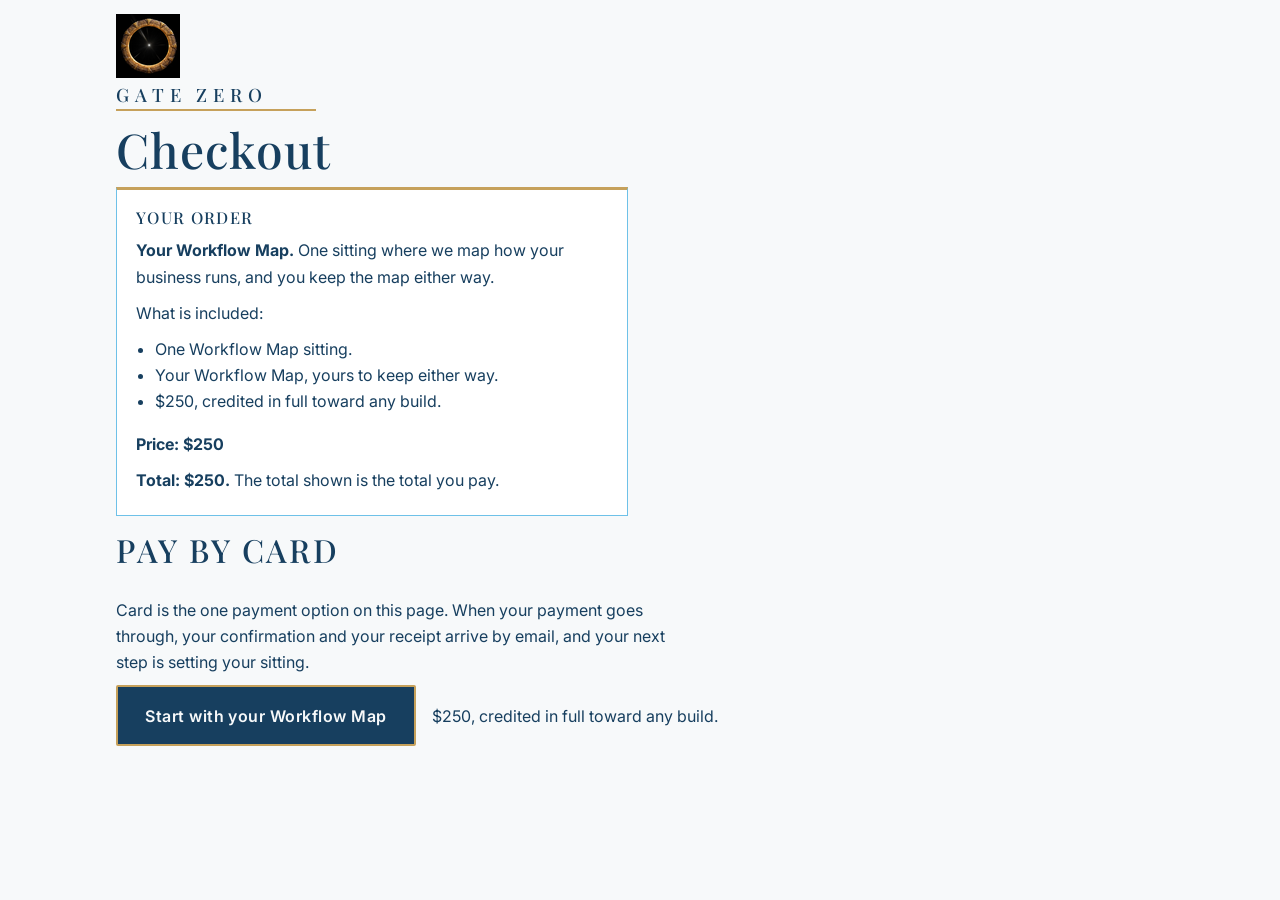
==== commit 603d496b: "Gate Zero branch: restart placements 2026-11-26 (AI line at its ruled home, doubled credit phrase cu" ====
--- a/checkout/index.html
+++ b/checkout/index.html
@@ -27,7 +27,7 @@
         <ul style="margin:0;padding-left:1.15rem">
           <li>One Workflow Map sitting.</li>
           <li>Your Workflow Map, yours to keep either way.</li>
-          <li>The full $250 credited in full toward any build.</li>
+          <li>$250, credited in full toward any build.</li>
         </ul>
         <p style="margin-top:1rem"><strong>Price: $250</strong></p>
         <p><strong>Total: $250.</strong> The total shown is the total you pay.</p>
